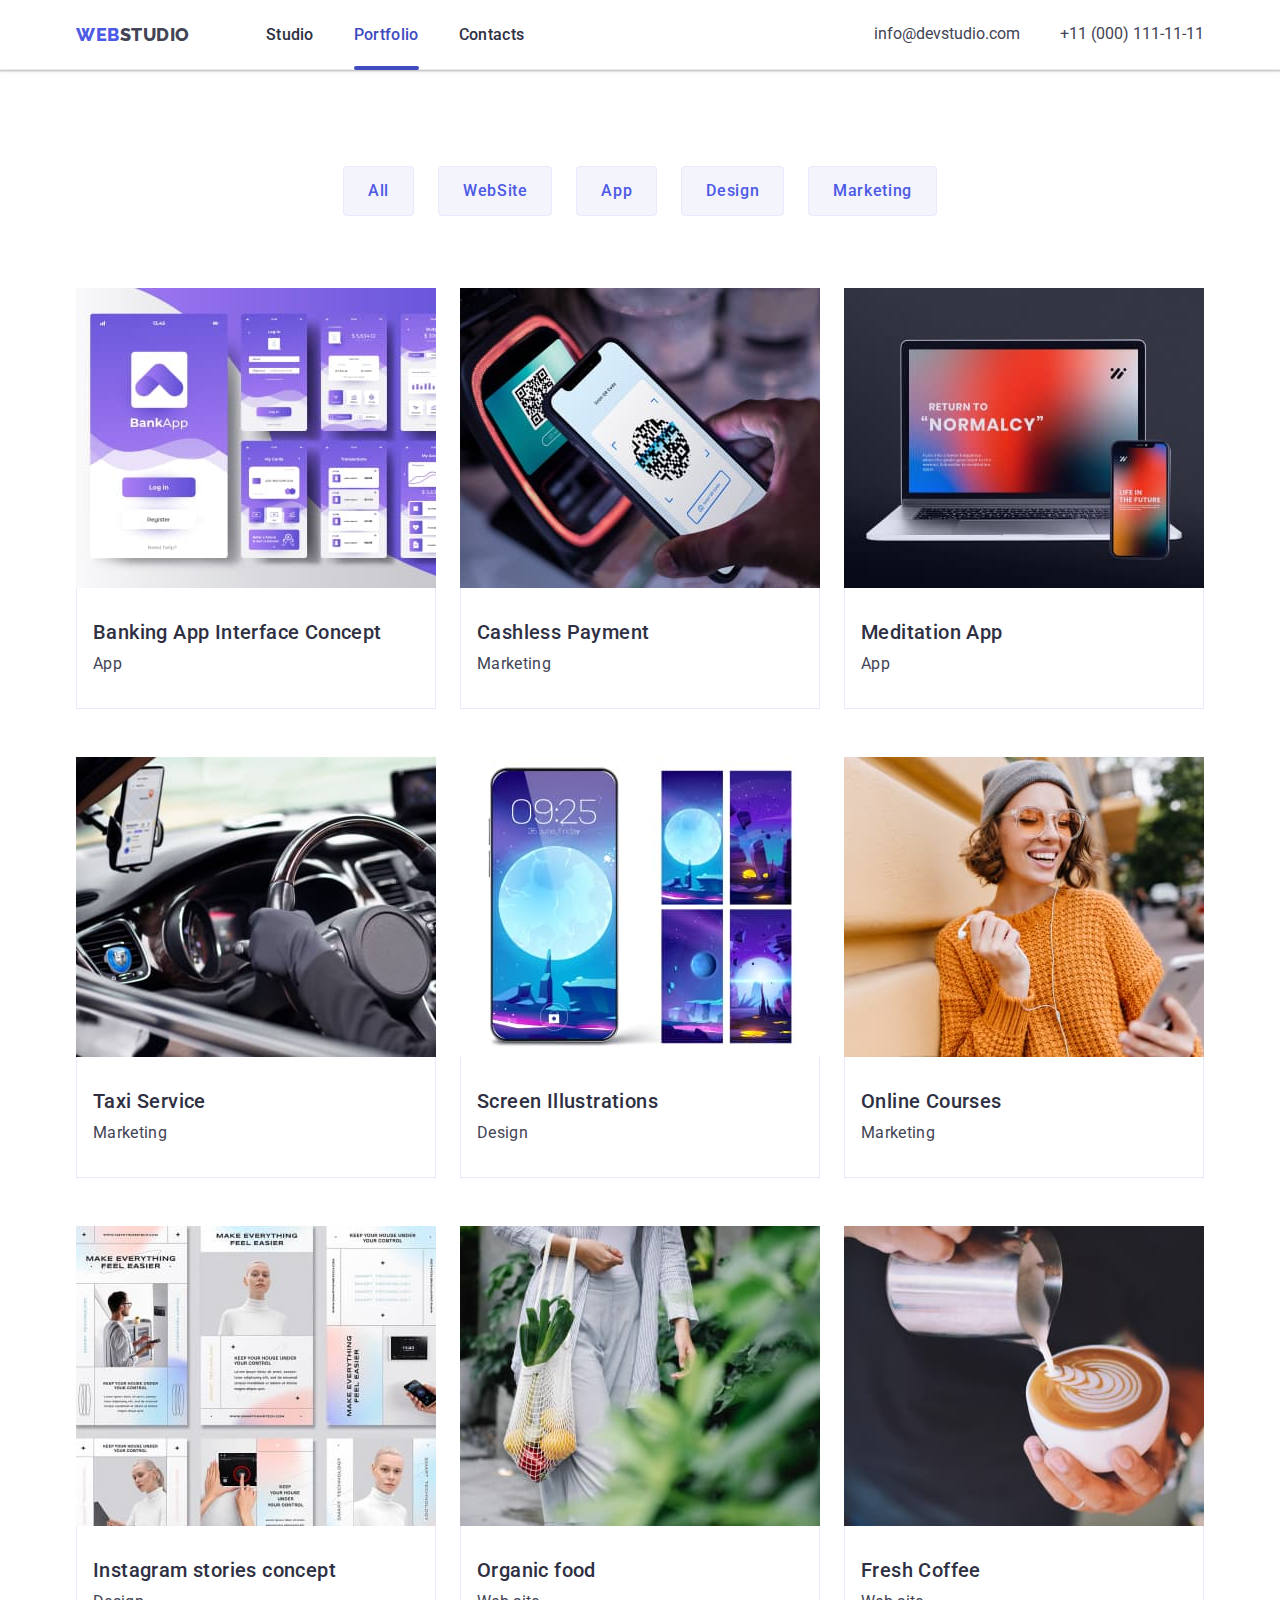
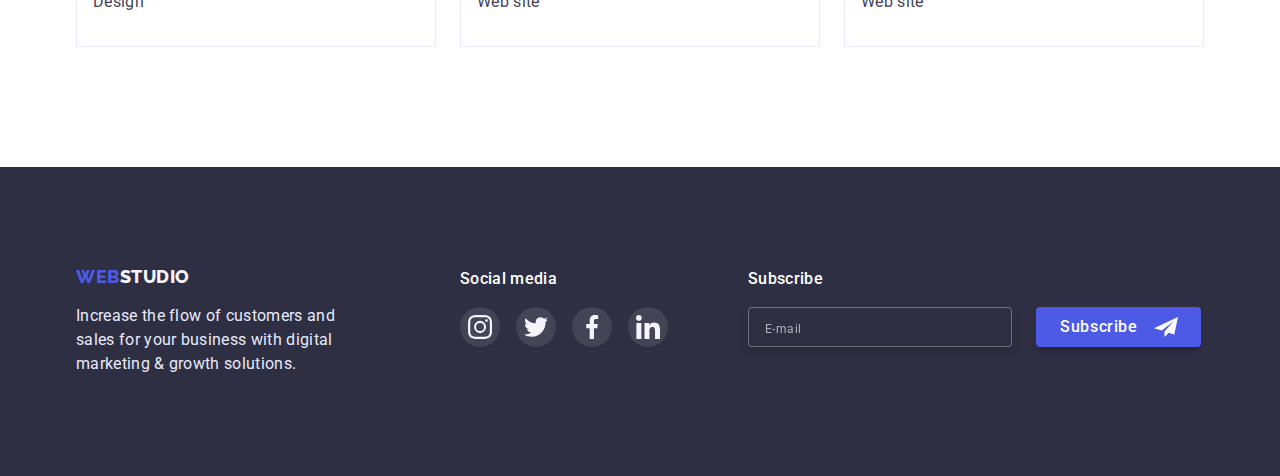
==== portfolio.html @ 36603ae4 "header done" ====
<!DOCTYPE html>
<html lang="en">
  <head>
    <meta charset="UTF-8" />
    <meta http-equiv="X-UA-Compatible" content="IE=edge" />
    <meta name="viewport" content="width=device-width, initial-scale=1.0" />
    <title>Portfolio</title>
    <link
      href="https://fonts.googleapis.com/css2?family=Raleway:wght@800&family=Roboto:wght@400;500;700;900&display=swap"
      rel="stylesheet"
    />
    <link
      rel="stylesheet"
      href="https://cdnjs.cloudflare.com/ajax/libs/modern-normalize/1.1.0/modern-normalize.min.css"
    />
    <link rel="stylesheet" href="./css/styles.css" />
  </head>

  <body>
    <!-- Header section -->
    <header class="header">
      <div class="container">
        <div class="container-header">
          <a class="logo" href="./index.html">
            <span class="logo-accent">Web</span>Studio</a
          >
          <nav>
            <ul class="site-nav">
              <li class="item">
                <a href="./index.html" class="nav-link">Studio</a>
              </li>
              <li class="item">
                <a href="./portfolio.html" class="nav-link current"
                  >Portfolio</a
                >
              </li>
              <li class="item">
                <a href="" class="nav-link">Contacts</a>
              </li>
            </ul>
          </nav>
          <address class="address">
            <ul class="address-list">
              <li class="item">
                <a href="mailto:info@devstudio.com" class="address-link"
                  >info@devstudio.com</a
                >
              </li>
              <li class="item">
                <a href="tel:+110001111111" class="address-link"
                  >+11 (000) 111-11-11</a
                >
              </li>
            </ul>
          </address>
        </div>
      </div>
    </header>
    <!-- Main content of the site -->
    <main>
      <section class="section-portfolio">
        <div class="container">
          <h1 class="visually-hidden">List of our projects</h1>
          <ul class="btn-list">
            <li class="btn-item"><button class="button">All</button></li>
            <li class="btn-item">
              <button class="button">WebSite</button>
            </li>
            <li class="btn-item"><button class="button">App</button></li>
            <li class="btn-item">
              <button class="button">Design</button>
            </li>
            <li class="btn-item">
              <button class="button">Marketing</button>
            </li>
          </ul>
          <ul class="card-set">
            <li class="card-item">
              <a href="" class="card-item-link">
                <div class="team-list-img-wrapper">
                  <img
                    src="./images/banking-img.jpg"
                    alt="banking app interface"
                    width="360"
                    height="300"
                  />
                  <p class="overlay">
                    14 Stylish and User-Friendly App Design Concepts · Task
                    Manager App · Calorie Tracker App · Exotic Fruit Ecommerce
                    App · Cloud Storage App
                  </p>
                </div>
                <div class="card-container">
                  <h2 class="projects-header">Banking App Interface Concept</h2>
                  <p class="projects-text">App</p>
                </div>
              </a>
            </li>
            <li class="card-item">
              <a href="" class="card-item-link">
                <div class="team-list-img-wrapper">
                  <img
                    src="./images/cashless-img.jpg"
                    alt="cashless payment"
                    width="360"
                    height="300"
                  />
                  <p class="overlay">
                    14 Stylish and User-Friendly App Design Concepts · Task
                    Manager App · Calorie Tracker App · Exotic Fruit Ecommerce
                    App · Cloud Storage App
                  </p>
                </div>

                <div class="card-container">
                  <h2 class="projects-header">Cashless Payment</h2>
                  <p class="projects-text">Marketing</p>
                </div>
              </a>
            </li>
            <li class="card-item">
              <a href="" class="card-item-link">
                <div class="team-list-img-wrapper">
                  <img
                    src="./images/meditation-img.jpg"
                    alt="meditation app"
                    width="360"
                    height="300"
                  />
                  <p class="overlay">
                    14 Stylish and User-Friendly App Design Concepts · Task
                    Manager App · Calorie Tracker App · Exotic Fruit Ecommerce
                    App · Cloud Storage App
                  </p>
                </div>

                <div class="card-container">
                  <h2 class="projects-header">Meditation App</h2>
                  <p class="projects-text">App</p>
                </div>
              </a>
            </li>
            <li class="card-item">
              <a href="" class="card-item-link">
                <div class="team-list-img-wrapper">
                  <img
                    src="./images/taxi-img.jpg"
                    alt="taxi service"
                    width="360"
                    height="300"
                  />
                  <p class="overlay">
                    14 Stylish and User-Friendly App Design Concepts · Task
                    Manager App · Calorie Tracker App · Exotic Fruit Ecommerce
                    App · Cloud Storage App
                  </p>
                </div>

                <div class="card-container">
                  <h2 class="projects-header">Taxi Service</h2>
                  <p class="projects-text">Marketing</p>
                </div>
              </a>
            </li>
            <li class="card-item">
              <a href="" class="card-item-link">
                <div class="team-list-img-wrapper">
                  <img
                    src="./images/screen-img.jpg"
                    alt="screen illustrations"
                    width="360"
                    height="300"
                  />
                  <p class="overlay">
                    14 Stylish and User-Friendly App Design Concepts · Task
                    Manager App · Calorie Tracker App · Exotic Fruit Ecommerce
                    App · Cloud Storage App
                  </p>
                </div>

                <div class="card-container">
                  <h2 class="projects-header">Screen Illustrations</h2>
                  <p class="projects-text">Design</p>
                </div>
              </a>
            </li>
            <li class="card-item">
              <a href="" class="card-item-link">
                <div class="team-list-img-wrapper">
                  <img
                    src="./images/online-img.jpg"
                    alt="online courses"
                    width="360"
                    height="300"
                  />
                  <p class="overlay">
                    14 Stylish and User-Friendly App Design Concepts · Task
                    Manager App · Calorie Tracker App · Exotic Fruit Ecommerce
                    App · Cloud Storage App
                  </p>
                </div>

                <div class="card-container">
                  <h2 class="projects-header">Online Courses</h2>
                  <p class="projects-text">Marketing</p>
                </div>
              </a>
            </li>
            <li class="card-item">
              <a href="" class="card-item-link">
                <div class="team-list-img-wrapper">
                  <img
                    src="./images/instagram-img.jpg"
                    alt="instagram stories"
                    width="360"
                    height="300"
                  />
                  <p class="overlay">
                    14 Stylish and User-Friendly App Design Concepts · Task
                    Manager App · Calorie Tracker App · Exotic Fruit Ecommerce
                    App · Cloud Storage App
                  </p>
                </div>

                <div class="card-container">
                  <h2 class="projects-header">Instagram stories concept</h2>
                  <p class="projects-text">Design</p>
                </div>
              </a>
            </li>
            <li class="card-item">
              <a href="" class="card-item-link">
                <div class="team-list-img-wrapper">
                  <img
                    src="./images/organic-img.jpg"
                    alt="organic food"
                    width="360"
                    height="300"
                  />
                  <p class="overlay">
                    14 Stylish and User-Friendly App Design Concepts · Task
                    Manager App · Calorie Tracker App · Exotic Fruit Ecommerce
                    App · Cloud Storage App
                  </p>
                </div>

                <div class="card-container">
                  <h2 class="projects-header">Organic food</h2>
                  <p class="projects-text">Web site</p>
                </div>
              </a>
            </li>
            <li class="card-item">
              <a href="" class="card-item-link">
                <div class="team-list-img-wrapper">
                  <img
                    src="./images/fresh-img.jpg"
                    alt="fresh coffee"
                    width="360"
                    height="300"
                  />
                  <p class="overlay">
                    14 Stylish and User-Friendly App Design Concepts · Task
                    Manager App · Calorie Tracker App · Exotic Fruit Ecommerce
                    App · Cloud Storage App
                  </p>
                </div>
                <div class="card-container">
                  <h2 class="projects-header">Fresh Coffee</h2>
                  <p class="projects-text">Web site</p>
                </div>
              </a>
            </li>
          </ul>
        </div>
      </section>
    </main>
    <!-- Footer area -->
    <footer class="footer">
      <div class="footer-container">
        <div class="logo-container">
          <a class="footer-logo" href="./index.html">
            <span class="logo-accent">Web</span>Studio</a
          >
          <p class="footer-text">
            Increase the flow of customers and sales for your business with
            digital marketing & growth solutions.
          </p>
        </div>
        <div class="footer-social">
          <p class="social-title">Social media</p>
          <ul class="social-icons">
            <li class="social-item">
              <a href="" class="social-link" aria-label="instagram icon"
                ><svg class="social-icon" width="24" height="24">
                  <use
                    href="./images/symbol-defs.svg#icon-instagram-small"
                  ></use></svg
              ></a>
            </li>
            <li class="social-item">
              <a href="" class="social-link" aria-label="twitter icon"
                ><svg class="social-icon" width="24" height="24">
                  <use
                    href="./images/symbol-defs.svg#icon-twitter-small"
                  ></use></svg
              ></a>
            </li>
            <li class="social-item">
              <a href="" class="social-link" aria-label="facebook icon"
                ><svg class="social-icon" width="24" height="24">
                  <use
                    href="./images/symbol-defs.svg#icon-facebook-small"
                  ></use></svg
              ></a>
            </li>
            <li class="social-item">
              <a href="" class="social-link" aria-label="linkedin icon"
                ><svg class="social-icon" width="24" height="24">
                  <use
                    href="./images/symbol-defs.svg#icon-linkedin-small"
                  ></use></svg
              ></a>
            </li>
          </ul>
        </div>
        <div class="footer-subscribe">
          <p class="subscribe-title">Subscribe</p>
          <form class="footer-subscribe-form">
            <input
              type="email"
              class="footer-subscribe-form-input"
              placeholder="E-mail"
            />
            <button type="submit" class="footer-subscribe-form-button">
              Subscribe
              <svg class="footer-submit-btn-icon" width="24" height="24">
                <use href="./images/symbol-defs.svg#icon-footer-btn-icon"></use>
              </svg>
            </button>
          </form>
        </div>
      </div>
    </footer>
  </body>
</html>
---- css/styles.css ----
:root {
  --primary-bg-color: #ffffff;
  --secondary-bg-color: #4d5ae5;
  --color-main-text: #434455;
  --color-secondary-text: #2e2f42;
  --accent: #404bbf;
  --color-bg-team: #f5f4fd;
  --color-footer-logo: #f4f4fd;
  --color-footer-text: #e7e9fc;
  --border-customers-color: #8e8f99;
  --customers-logo-color: #afb1b8;
  --transition-duration-and-func: 250ms cubic-bezier(0.4, 0, 0.2, 1);
}

/* General formatting */

body {
  background-color: var(--primary-bg-color);
  color: var(--color-main-text);
  font-family: "Roboto", sans-serif;
  font-style: normal;
  font-size: 16px;
}

ul,
ol {
  padding: 0;
  margin: 0;
  list-style: none;
}

a {
  text-decoration: none;
}

button {
  cursor: pointer;
}

.container {
  min-width: 320px;
  margin-right: auto;
  margin-left: auto;
  justify-content: space-between;
  padding-left: 15px;
  padding-right: 15px;
}

@media screen and (min-width: 768px) {
  .container {
    max-width: 768px;
  }
}

@media screen and (min-width: 1200px) {
  .container {
    max-width: 1158px;
  }
}

/* Logo */
.logo {
  margin-right: 76px;

  color: var(--color-main-text);
  font-family: "Raleway", sans-serif;
  font-weight: 800;
  font-size: 18px;
  line-height: 1.33;
  letter-spacing: 0.03em;
  text-transform: uppercase;
}

.logo-accent {
  color: var(--secondary-bg-color);
}

/* Header */

.header {
  border-bottom: 1px solid #ececec;
  box-shadow: 0px 2px 1px rgba(46, 47, 66, 0.08),
    0px 1px 1px rgba(46, 47, 66, 0.16), 0px 1px 6px rgba(46, 47, 66, 0.08);
}

.container-header {
  display: flex;
  align-items: center;
}

/* Nav */

.site-nav {
  display: flex;
  gap: 40px;
}

@media screen and (min-width: 320px) and (max-width: 767px) {
  .site-nav {
    display: none;
  }
}

.nav-link {
  display: block;
  padding-top: 24px;
  padding-bottom: 24px;

  color: var(--color-secondary-text);
  font-weight: 500;
  line-height: 1.33;
  letter-spacing: 0.02em;
  transition: color var(--transition-duration-and-func);
}

.nav-link:hover,
.nav-link:focus {
  color: var(--accent);
}

.nav-link.current {
  color: var(--accent);
  position: relative;
}

.nav-link.current::after {
  content: "";
  position: absolute;
  display: block;
  bottom: -1px;

  width: 100%;
  height: 4px;
  border-radius: 2px;
  background-color: var(--accent);
}

@media screen and (min-width: 768px) {
  address {
    margin-left: 118px;
  }
}

@media screen and (min-width: 1200px) {
  address {
    margin-left: auto;
  }
}

.address-list {
  display: flex;
  gap: 40px;
}

@media screen and (min-width: 320px) and (max-width: 767px) {
  .address-list {
    display: none;
  }
}

@media screen and (min-width: 768px) {
  .address-list {
    flex-wrap: wrap;
    gap: 4px;
  }
}

@media screen and (min-width: 1200px) {
  .address-list {
    gap: 40px;
  }
}

.address-link {
  font-style: normal;
  color: var(--color-main-text);
  transition: color var(--transition-duration-and-func);
}
.address-link:hover,
.address-link:focus {
  color: var(--accent);
}

/* Mob menu button */

.menu-button {
  padding-top: 24px;
  padding-bottom: 24px;
  background-color: transparent;
  border: none;
}

@media screen and (min-width: 768px) {
  .menu-button {
    display: none;
  }
}

.menu-burger-icon {
  stroke: var(--color-secondary-text);
}

.mob-menu {
  position: fixed;
  top: 0;
  left: 0;
  width: 100%;
  height: 100vh;
  z-index: 1;
  overflow-y: auto;
  background-color: var(--primary-bg-color);
  box-shadow: 0px 2px 1px rgba(46, 47, 66, 0.08),
    0px 1px 1px rgba(46, 47, 66, 0.16), 0px 1px 6px rgba(46, 47, 66, 0.08);
  transition: var(--transition-duration-and-func);
  transform: translatey(100%);
}

.mob-menu.is-open {
  transform: translatey(0);
}

.mob-container {
  height: 100%;
  width: 100%;
  max-width: 767px;

  padding-left: 40px;
  padding-right: 40px;
  padding-top: 40px;
  padding-bottom: 40px;
  display: flex;
  flex-direction: column;
  justify-content: space-between;
  overflow-y: auto;
  margin: 0 auto;
  position: relative;
}

.mob-item-list {
  display: flex;
  flex-direction: column;
  gap: 40px;
}

.mob-link {
  font-weight: 700;
  font-size: 36px;
  line-height: 1.11em;
  letter-spacing: 0.02em;
  color: var(--color-secondary-text);
}

.mob-link:hover,
.mob-link:focus {
  color: var(--accent);
}

.mob-menu-wrap {
  display: flex;
  flex-wrap: wrap;
  flex-direction: column;
  gap: 48px;
}

.mob-address {
  margin-right: auto;
}
.mob-address-list {
  display: flex;
  flex-direction: column;
  gap: 40px;
}

.mob-email-link,
.mob-tel-link {
  font-style: normal;
  font-weight: 500;
  font-size: 20px;
  line-height: 1.2em;
  letter-spacing: 0.02em;
  color: var(--color-main-text);
  transition: transform var(--transition-duration-and-func),
    color var(--transition-duration-and-func),
    font-weight var(--transition-duration-and-func),
    font-size var(--transition-duration-and-func);
}

.mob-tel-link:hover,
.mob-tel-link:focus,
.mob-tel-link:active,
.mob-email-link:hover,
.mob-email-link:focus,
.mob-email-link:active {
  transform: scale(2.2 2.2);
  color: var(--secondary-bg-color);
  font-weight: 700;
  font-size: 36px;
  line-height: 1.11em;
}

.mob-soc-list {
  display: flex;
  gap: 56px;
}

.mob-soc-item {
  background-color: var(--secondary-bg-color);
  width: 40px;
  height: 40px;
  border-radius: 50%;
}

.mob-soc-link {
  display: flex;
  justify-content: center;
  align-items: center;
  width: 100%;
  height: 100%;
  border-radius: 50%;
  background-color: var(--secondary-bg-color);
  fill: var(--color-footer-logo);
  transition: background-color var(--transition-duration-and-func);
}

.mob-soc-icon {
  fill: var(--color-footer-logo);
}

.mob-soc-link:hover,
.mob-soc-link:focus,
.mob-soc-link:active {
  background-color: var(--accent);
}

/* Section hero */
.hero {
  padding: 188px 0;
  margin-right: auto;
  margin-left: auto;
  text-align: center;
  max-width: 1440px;
  background-position: center;
  background-size: cover;
  background-image: linear-gradient(
      rgba(46, 47, 66, 0.7),
      rgba(46, 47, 66, 0.7)
    ),
    url(../images/people-office.jpg);
}

.hero-header {
  margin-top: 0;
  margin-bottom: 48px;
  margin-left: auto;
  margin-right: auto;
  width: 496px;
  font-weight: 700;
  font-size: 56px;
  line-height: 1.07;
  text-align: center;
  letter-spacing: 0.02em;
  color: var(--primary-bg-color);
}

.btn {
  border: none;
  border-radius: 4px;
  width: 169px;
  height: 56px;

  box-shadow: 0px 4px 4px rgba(0, 0, 0, 0.15);
  background-color: var(--secondary-bg-color);
  color: var(--primary-bg-color);

  font-family: "Roboto", sans-serif;
  font-weight: 500;
  font-size: 16px;
  line-height: 1.33;
  letter-spacing: 0.04em;
  transition: background-color var(--transition-duration-and-func);
}

.btn:hover,
.btn:focus {
  background-color: var(--accent);
}

/* Our advantages section style */
.advantages {
  padding-top: 120px;
}

.visually-hidden {
  position: absolute;
  white-space: nowrap;
  width: 1px;
  height: 1px;
  overflow: hidden;
  border: 0;
  padding: 0;
  clip: rect(0 0 0 0);
  clip-path: inset(50%);
  margin: -1px;
}

.advantages-list {
  display: flex;
}

.advantages-list > .item {
  flex-basis: calc((100% - 72px) / 4);
  display: flex;
  flex-direction: column;
}

.icons {
  display: flex;
  justify-content: center;
  padding-top: 24px;
  padding-bottom: 24px;
  border-radius: 4px;
  background-color: var(--color-footer-logo);
}

.advantages-sprite {
  width: 64px;
  height: 64px;
}

.subtitle-advantages {
  margin-top: 8px;
  margin-bottom: 8px;
  font-weight: 500;
  font-size: 20px;
  line-height: 1.2;
  letter-spacing: 0.02em;
  color: var(--color-secondary-text);
}

.text-advantages {
  margin: 0;
  line-height: 1.5;
  letter-spacing: 0.02em;
}

.advantages-list .item + .item {
  margin-left: 24px;
}

/* Section what are we doing */

.occupation {
  padding-top: 120px;
  padding-bottom: 120px;
}

.gallery-title {
  margin-top: 0;
  margin-bottom: 72px;

  font-weight: 700;
  font-size: 36px;
  line-height: 1.11;
  color: var(--color-secondary-text);
  text-align: center;
  text-transform: capitalize;
}

img {
  display: block;
  max-width: 100%;
  height: auto;
}

.occupation-list {
  display: flex;
}

.occupation-list .item + .item {
  margin-left: 24px;
}

/* Section our team  */
.team {
  padding-top: 120px;
  padding-bottom: 120px;
  background-color: var(--color-bg-team);
}

.title-section {
  margin-top: 0;
  margin-bottom: 72px;

  font-weight: 700;
  font-size: 36px;
  line-height: 1.11;
  letter-spacing: 0.02em;
  text-align: center;
  text-transform: capitalize;
  color: var(--color-secondary-text);
}

.team-list {
  display: flex;
}

.team-link {
  padding-bottom: 32px;
  border-radius: 0px 0px 4px 4px;
  background-color: var(--primary-bg-color);
  box-shadow: 0px 1px 6px rgba(46, 47, 66, 0.08),
    0px 1px 1px rgba(46, 47, 66, 0.16), 0px 2px 1px rgba(46, 47, 66, 0.08);
}

.team-link:not(:last-child) {
  margin-right: 24px;
}

.subtitle-team {
  margin-top: 32px;
  margin-bottom: 8px;
  font-weight: 500;
  font-size: 20px;
  line-height: 1.2;
  letter-spacing: 0.02em;
  text-align: center;
  color: var(--color-secondary-text);
}

.text-team {
  margin-top: 0;
  margin-bottom: 0;
  text-align: center;
  line-height: 1.5;
  letter-spacing: 0.02em;
}

/* social links list */

.social-links {
  display: flex;
  justify-content: center;
  margin-top: 8px;
}

.social-links .link {
  display: flex;
  align-items: center;
  justify-content: center;
  width: 40px;
  height: 40px;
  border-radius: 50%;

  background-color: var(--secondary-bg-color);
  transition: background-color var(--transition-duration-and-func);
}

.social-links > li {
  margin-right: 24px;
}

.social-links > li:last-child {
  margin-right: 0;
}

.social-links .link:hover,
.social-links .link:focus {
  background-color: var(--accent);
}

/* customers */

.customers {
  padding-top: 130px;
  padding-bottom: 120px;
}

.customers-list {
  display: flex;
}

.customers-image {
  display: flex;
}

.customers-image:not(:last-child) {
  margin-right: 24px;
}

.customers-link {
  display: flex;
  justify-content: center;
  align-items: center;
  fill: var(--customers-logo-color);
  width: 168px;
  height: 88px;
  border: 1px solid var(--border-customers-color);
  border-radius: 4px;
  transition: fill var(--transition-duration-and-func),
    border-color var(--transition-duration-and-func);
}

.customer-logo {
  fill: #afb1b8;
}

.customers-list .customers-link:hover,
.customers-list .customers-link:focus {
  fill: var(--accent);
  border-color: var(--accent);
}

/* Footer */
.footer {
  padding-top: 100px;
  padding-bottom: 100px;
  background-color: var(--color-secondary-text);
}

.footer-container {
  display: flex;
  width: 1158px;
  margin-right: auto;
  margin-left: auto;
  padding-left: 15px;
  padding-right: 15px;
}

.logo-container {
  display: flex;
  flex-direction: column;
}
.footer-logo {
  margin-bottom: 16px;
  color: var(--color-footer-logo);
  font-family: "Raleway", sans-serif;
  font-style: normal;
  font-weight: 800;
  font-size: 18px;
  line-height: 1.16;
  align-items: center;
  letter-spacing: 0.03em;
  text-transform: uppercase;
}

.footer-text {
  margin-top: 0;
  margin-bottom: 0;
  width: 264px;
  color: var(--color-footer-text);
  line-height: 1.5;
  letter-spacing: 0.02em;
}

.footer-social {
  margin-left: 120px;
  width: 208px;
}

.social-title {
  margin-top: 0;
  margin-bottom: 16px;
  font-weight: 500;
  line-height: 1.5;
  letter-spacing: 0.02em;
  color: var(--primary-bg-color);
}

.social-icons {
  display: flex;
}

.social-item {
  display: flex;
}

.social-link {
  display: flex;
  align-items: center;
  justify-content: center;
  width: 40px;
  height: 40px;
  border-radius: 50%;
  background-repeat: no-repeat;
  background-position: center;
  background-color: rgba(255, 255, 255, 0.1);
  transition: background-color var(--transition-duration-and-func);
}

.social-icons .social-link:hover,
.social-icons .social-link:focus {
  background-color: #31d0aa;
}

.social-item:not(:last-child) {
  margin-right: 16px;
}

/* modal window */

.backdrop {
  position: fixed;
  top: 0;
  z-index: 100;
  width: 100%;
  height: 100%;
  background-color: rgba(46, 47, 66, 0.4);

  transition: opacity var(--transition-duration-and-func),
    visibility var(--transition-duration-and-func);
}

.modal {
  position: absolute;
  top: 50%;
  left: 50%;
  padding: 72px 24px 24px 24px;
  transform: translate(-50%, -50%);
  width: 408px;
  height: 584px;
  background-color: #fcfcfc;
  box-shadow: 0px 1px 1px rgba(0, 0, 0, 0.14), 0px 1px 3px rgba(0, 0, 0, 0.12),
    0px 2px 1px rgba(0, 0, 0, 0.2);
  border-radius: 4px;
}

.backdrop.is-hidden {
  opacity: 0;
  visibility: hidden;
  pointer-events: none;
}

.modal-close-btn {
  position: absolute;
  top: 24px;
  right: 24px;
  display: flex;
  align-items: center;
  justify-content: center;
  width: 24px;
  height: 24px;
  border-radius: 50%;
  padding: 0;
  transition: background-color var(--transition-duration-and-func);
  background-color: var(--color-footer-text);
  border: 1px solid rgba(0, 0, 0, 0.1);
}

.modal-close-btn:hover,
.modal-close-btn:focus {
  border-color: var(--accent);
  background-color: var(--accent);
}

.modal-close-btn-icon {
  transition: fill var(--transition-duration-and-func);
}

.modal-close-btn:hover .modal-close-btn-icon,
.modal-close-btn:focus .modal-close-btn-icon {
  fill: var(--primary-bg-color);
}

/* modal form */

.modal-heading {
  margin-top: 0;
  margin-bottom: 16px;
  font-weight: 500;
  line-height: 1.5;
  text-align: center;
  letter-spacing: 0.02em;
  color: var(--color-secondary-text);
}

.modal-form {
  display: flex;
  flex-direction: column;
}

.modal-form-field {
  margin-bottom: 8px;
}

.modal-form-field:nth-child(4) {
  margin-bottom: 16px;
}

.modal-form-input-desc {
  display: block;
  margin-bottom: 4px;
  font-weight: 400;
  font-size: 12px;
  letter-spacing: 0.04em;
  color: var(--border-customers-color);
}

.modal-form-input {
  width: 100%;
  height: 40px;
  border: 1px solid rgba(33, 33, 33, 0.2);
  border-radius: 4px;
  padding-left: 38px;
  font-size: 12px;

  transition: border-color var(--transition-duration-and-func);
}

.modal-form-input:focus {
  outline: none;
  border-color: var(--secondary-bg-color);
}

.modal-form-input:focus + .modal-form-input-icon {
  fill: var(--secondary-bg-color);
}

.modal-form-input-wrapper {
  display: block;
  position: relative;
}

.modal-form-input-icon {
  display: block;
  position: absolute;
  top: 50%;
  left: 16px;
  transform: translateY(-50%);
  transition: fill var(--transition-duration-and-func);
}

.modal-form-message {
  height: 120px;
  width: 100%;
  display: block;
  padding: 8px 16px;
  resize: none;
  border: 1px solid rgba(33, 33, 33, 0.2);
  border-radius: 4px;
  transition: border-color var(--transition-duration-and-func);
}

.modal-form-message:focus {
  outline: none;
  border-color: var(--secondary-bg-color);
}

.modal-form-message::placeholder {
  padding-top: 8px;
  font-weight: 400;
  font-size: 12px;
  line-height: 1.17px;
  letter-spacing: 0.04em;
  color: rgba(117, 117, 117, 0.5);
}

.modal-form-check-desc::before {
  display: block;
  content: "";
  width: 16px;
  height: 16px;
  margin-right: 8px;
  border: 1.25px solid var(--color-secondary-text);
  border-radius: 2px;
  color: var(--color-secondary-text);
  cursor: pointer;
}

.modal-form-check:checked + .modal-form-check-desc::before {
  background-color: var(--accent);
  background-image: url(../images/check-mark.svg);
  border: none;
}

.modal-form-check:focus + .modal-form-check-desc::before {
  border-color: var(--accent);
}

.modal-form-check-desc {
  display: flex;
  align-items: center;
  margin-bottom: 24px;
  font-weight: 400;
  font-size: 12px;
  line-height: 1.17;
  letter-spacing: 0.04em;
  color: #757575;
}

.privacy-policy {
  line-height: 1.33;
  text-decoration-line: underline;
  color: var(--secondary-bg-color);
}

.modal-form-submit {
  align-self: center;
  border: none;
  border-radius: 4px;
  width: 169px;
  height: 56px;

  box-shadow: 0px 4px 4px rgba(0, 0, 0, 0.15);
  background-color: var(--secondary-bg-color);
  color: var(--primary-bg-color);

  font-family: "Roboto", sans-serif;
  font-weight: 500;
  font-size: 16px;
  line-height: 1.33;
  letter-spacing: 0.04em;
  transition: background-color var(--transition-duration-and-func);
}

.modal-form-submit:hover,
.modal-form-submit:focus {
  background-color: var(--accent);
}

.footer-subscribe {
  margin-left: 80px;
}

.footer-subscribe-form {
  display: flex;
}

.subscribe-title {
  margin-top: 0;
  margin-bottom: 16px;

  font-weight: 500;
  line-height: 1.5;
  letter-spacing: 0.02em;
  color: var(--primary-bg-color);
}

.footer-subscribe-form-input {
  padding-left: 16px;
  width: 264px;
  height: 40px;
  border: 1px solid rgba(255, 255, 255, 0.3);
  filter: drop-shadow(0px 4px 4px rgba(0, 0, 0, 0.15));
  border-radius: 4px;
  background-color: var(--color-secondary-text);
  color: var(--primary-bg-color);
}

.footer-subscribe-form-input::placeholder {
  font-weight: 400;
  font-size: 12px;
  line-height: 2;
  letter-spacing: 0.04em;
  color: rgba(255, 255, 255, 0.6);
}

.footer-subscribe-form-input:focus {
  outline: none;
  border-color: var(--secondary-bg-color);
}

.footer-subscribe-form-button {
  border: none;
  border-radius: 4px;

  width: 165px;
  height: 40px;
  margin-left: 24px;
  display: flex;
  align-items: center;
  padding: 8px 8px 8px 24px;
  gap: 16px;

  font-weight: 500;
  line-height: 1.5;
  letter-spacing: 0.04em;
  box-shadow: 0px 4px 4px rgba(0, 0, 0, 0.15);
  background-color: var(--secondary-bg-color);
  color: var(--primary-bg-color);
  transition: background-color var(--transition-duration-and-func);
}

.footer-subscribe-form-button:hover,
.footer-subscribe-form-button:focus {
  background-color: var(--accent);
}

.footer-submit-btn-icon {
  fill: var(--primary-bg-color);
}

/* Portfolio.html */

/* Main content of the site */
.section-portfolio {
  padding-top: 96px;
  padding-bottom: 120px;
}

.btn-list {
  display: flex;
  justify-content: center;
  flex-wrap: nowrap;
  margin-bottom: 72px;
}

.button {
  padding: 12px 24px;
  color: var(--secondary-bg-color);
  background-color: #f4f4fd;
  border: 1px solid #e7e9fc;
  border-radius: 4px;

  font-family: "Roboto", sans-serif;
  font-weight: 500;
  font-size: 16px;
  line-height: 1.5;
  letter-spacing: 0.04em;
  text-align: center;
  background-color: var(--color-footer-logo);
  transition: background-color var(--transition-duration-and-func),
    color var(--transition-duration-and-func),
    border-color var(--transition-duration-and-func),
    box-shadow var(--transition-duration-and-func);
}

.btn-item:not(:last-child) {
  margin-right: 24px;
}

.button:hover,
.button:focus {
  background-color: var(--accent);
  color: var(--primary-bg-color);
  border-color: transparent;
  box-shadow: 0px 3px 1px rgba(0, 0, 0, 0.1), 0px 2px 1px rgba(0, 0, 0, 0.08),
    0px 2px 2px rgba(0, 0, 0, 0.12);
}

.card-set {
  display: flex;
  flex-wrap: wrap;
}

.card-item {
  flex-basis: calc((100% - 48px) / 3);
}

.card-item:not(:nth-child(3n)) {
  margin-right: 24px;
}

.card-item:not(:nth-last-child(-n + 3)) {
  margin-bottom: 48px;
}

.card-item-link {
  display: block;
  transition: box-shadow var(--transition-duration-and-func);
}

.team-list-img-wrapper {
  position: relative;
  overflow: hidden;
}

.overlay {
  content: "";
  display: inline-block;
  position: absolute;
  left: 0;
  top: 0;
  margin: 0;
  width: 100%;
  height: 100%;
  overflow: auto;
  padding-top: 40px;
  padding-left: 32px;
  padding-right: 32px;

  font-weight: 400;
  line-height: 1.5;
  letter-spacing: 0.02em;

  background-color: var(--secondary-bg-color);
  background-blend-mode: soft-light;
  mix-blend-mode: normal;
  color: var(--color-footer-logo);
  transform: translate(0, 100%);
  transition: transform var(--transition-duration-and-func);
}

.card-item-link:hover .overlay,
.card-item-link:focus .overlay {
  transform: translate(0, 0);
}

.card-item-link:hover,
.card-item-link:focus {
  box-shadow: 0px 1px 6px rgba(46, 47, 66, 0.08),
    0px 1px 1px rgba(46, 47, 66, 0.16), 0px 2px 1px rgba(46, 47, 66, 0.08);
}

.card-container {
  padding-top: 32px;
  padding-bottom: 32px;
  padding-left: 16px;
  border-left: 1px solid #e7e9fc;
  border-bottom: 1px solid #e7e9fc;
  border-right: 1px solid #e7e9fc;
}

.projects-header {
  margin-bottom: 8px;
  margin-top: 0;
  font-weight: 500;
  font-size: 20px;
  line-height: 1.2;
  letter-spacing: 0.02em;
  color: var(--color-secondary-text);
}

.projects-text {
  margin: 0;
  line-height: 1.5;
  letter-spacing: 0.02em;
  color: var(--color-main-text);
}
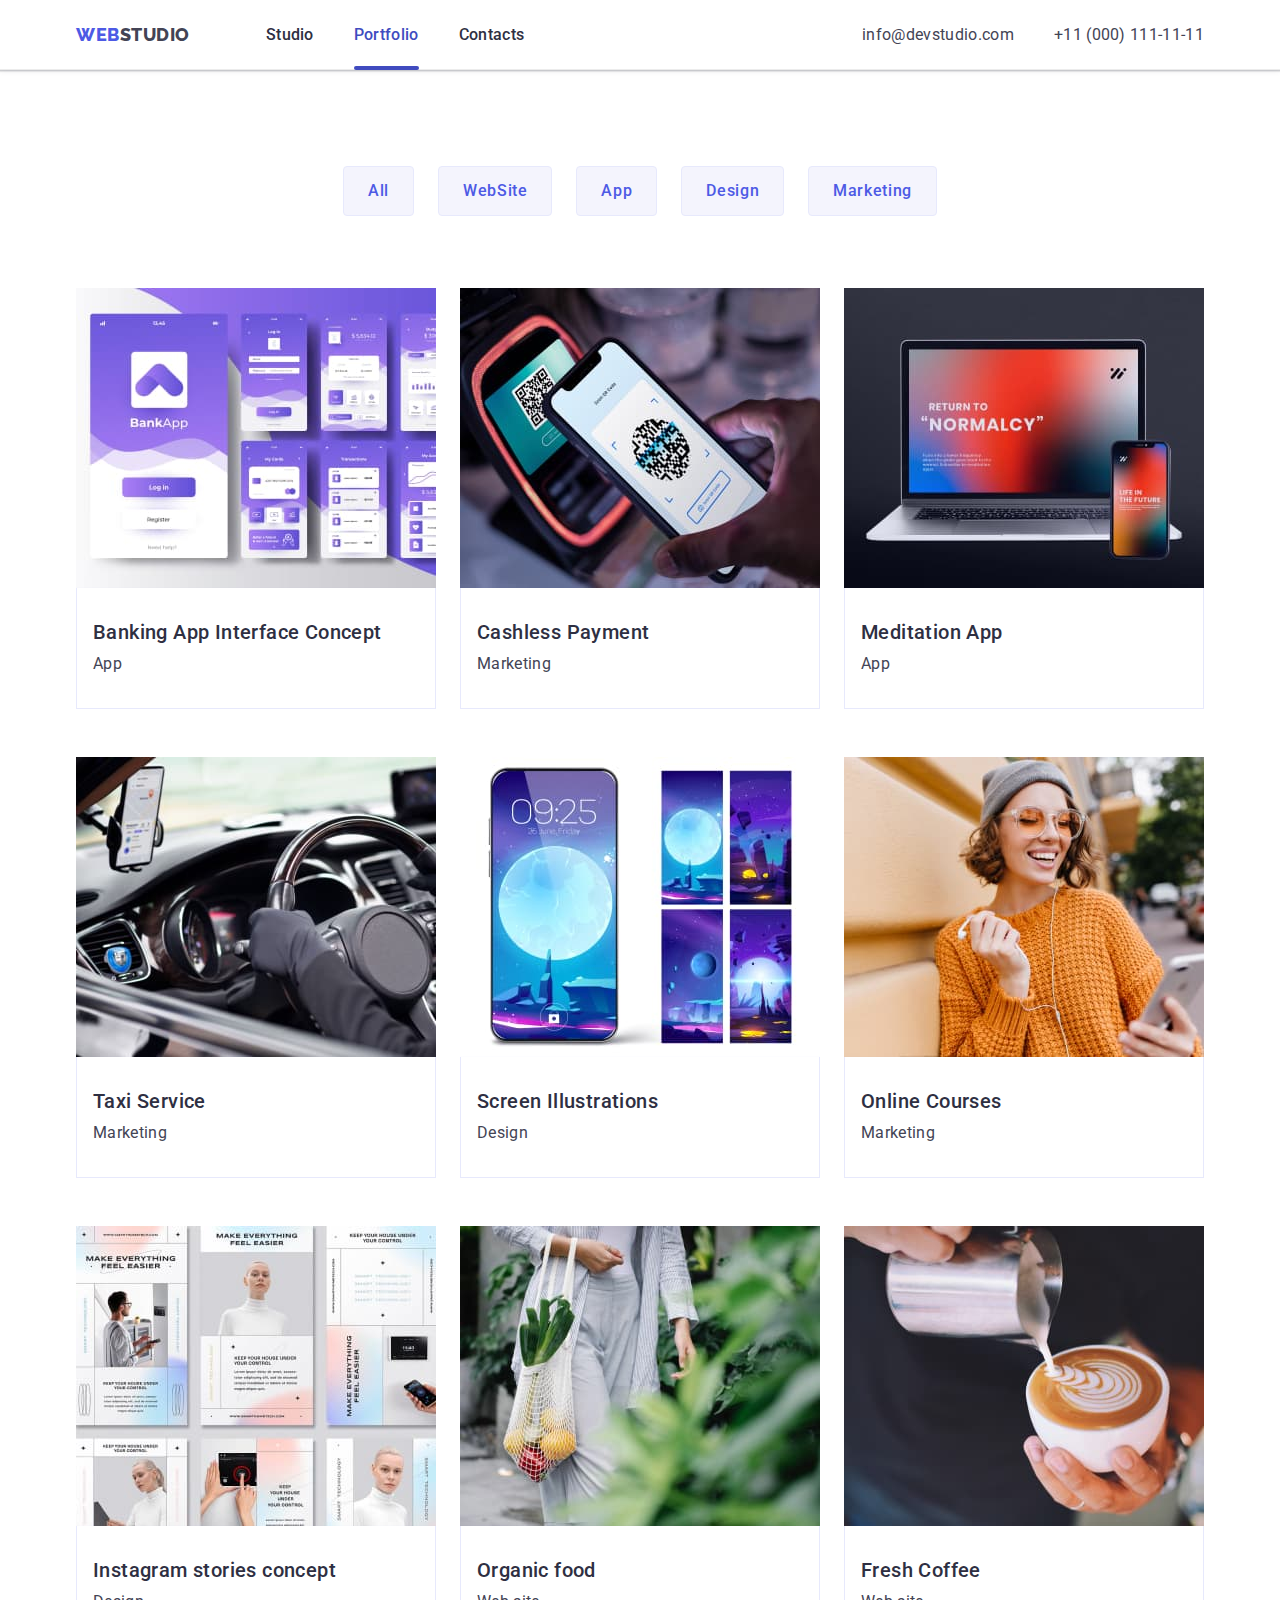
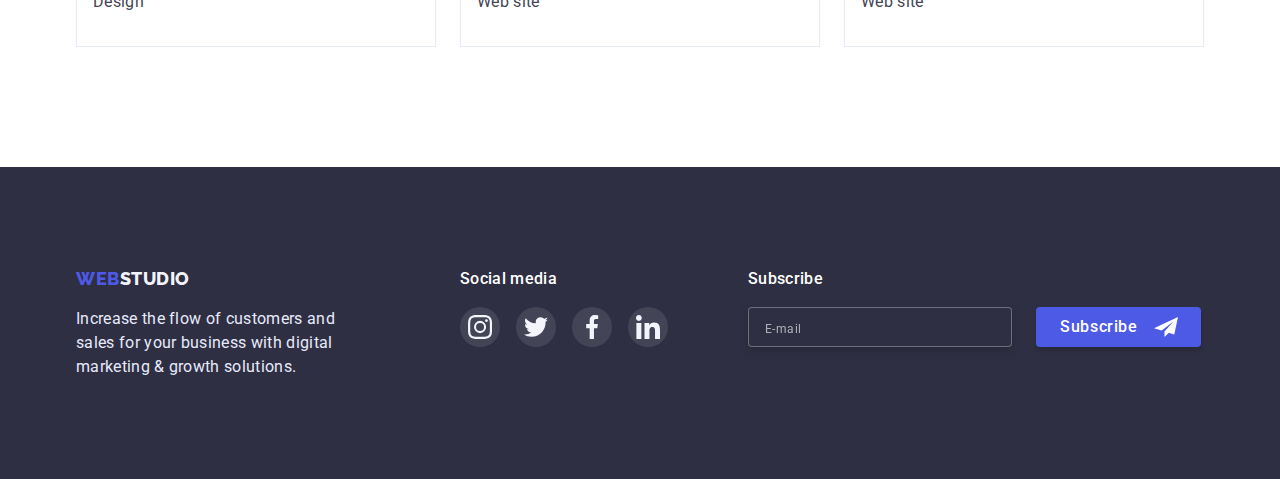
==== commit 9c49160a: "fixed" ====
--- a/portfolio.html
+++ b/portfolio.html
@@ -277,7 +277,7 @@
     </main>
     <!-- Footer area -->
     <footer class="footer">
-      <div class="footer-container">
+      <div class="container footer-container">
         <div class="logo-container">
           <a class="footer-logo" href="./index.html">
             <span class="logo-accent">Web</span>Studio</a
@@ -327,11 +327,13 @@
         <div class="footer-subscribe">
           <p class="subscribe-title">Subscribe</p>
           <form class="footer-subscribe-form">
-            <input
+            <label>
+              <input
               type="email"
               class="footer-subscribe-form-input"
               placeholder="E-mail"
             />
+            </label>
             <button type="submit" class="footer-subscribe-form-button">
               Subscribe
               <svg class="footer-submit-btn-icon" width="24" height="24">
--- a/css/styles.css
+++ b/css/styles.css
@@ -10,6 +10,8 @@
   --border-customers-color: #8e8f99;
   --customers-logo-color: #afb1b8;
   --transition-duration-and-func: 250ms cubic-bezier(0.4, 0, 0.2, 1);
+  --indent: 24px;
+  --items: 4;
 }
 
 /* General formatting */
@@ -37,23 +39,47 @@
   cursor: pointer;
 }
 
+img {
+  display: block;
+  max-width: 100%;
+  height: auto;
+}
+
+.visually-hidden {
+  position: absolute;
+  white-space: nowrap;
+  width: 1px;
+  height: 1px;
+  overflow: hidden;
+  border: 0;
+  padding: 0;
+  clip: rect(0 0 0 0);
+  clip-path: inset(50%);
+  margin: -1px;
+}
+
 .container {
-  min-width: 320px;
+  max-width: 428px;
   margin-right: auto;
   margin-left: auto;
-  justify-content: space-between;
   padding-left: 15px;
   padding-right: 15px;
 }
 
 @media screen and (min-width: 768px) {
   .container {
+    max-width: 582px;
+  }
+  .container-advantage {
     max-width: 768px;
   }
 }
 
 @media screen and (min-width: 1200px) {
   .container {
+    max-width: 1158px;
+  }
+  .container-advantage {
     max-width: 1158px;
   }
 }
@@ -88,6 +114,18 @@
   align-items: center;
 }
 
+@media screen and (min-width: 768px) {
+  .container-header {
+    max-width: 768px;
+  }
+}
+
+@media screen and (min-width: 1200px) {
+  .container-header {
+    max-width: 1158px;
+  }
+}
+
 /* Nav */
 
 .site-nav {
@@ -161,13 +199,16 @@
 @media screen and (min-width: 768px) {
   .address-list {
     flex-wrap: wrap;
-    gap: 4px;
+    row-gap: 12px;   
   }
 }
 
 @media screen and (min-width: 1200px) {
   .address-list {
     gap: 40px;
+  }
+  .address-list > .item:not(:last-child) {
+    margin-bottom: 0px;
   }
 }
 
@@ -176,6 +217,23 @@
   color: var(--color-main-text);
   transition: color var(--transition-duration-and-func);
 }
+
+@media screen and (min-width: 768px) {
+  .address-link {
+    font-size: 12px;
+    line-height: 1.17;
+    letter-spacing: 0.04em;
+  }
+}
+
+@media screen and (min-width: 1200px) {
+  .address-link {
+    font-size: 16px;
+    line-height: 1.5;
+    letter-spacing: 0.02em;
+  }
+}
+
 .address-link:hover,
 .address-link:focus {
   color: var(--accent);
@@ -186,6 +244,13 @@
 .menu-button {
   padding-top: 24px;
   padding-bottom: 24px;
+  min-height: 22px;
+  min-width: 32px;
+  display: flex;
+  align-items: center;
+  justify-content: center;
+  margin-left: auto;
+
   background-color: transparent;
   border: none;
 }
@@ -226,7 +291,7 @@
 
   padding-left: 40px;
   padding-right: 40px;
-  padding-top: 40px;
+  padding-top: 80px;
   padding-bottom: 40px;
   display: flex;
   flex-direction: column;
@@ -250,6 +315,10 @@
   color: var(--color-secondary-text);
 }
 
+.color-active {
+  color: var(--accent);
+}
+
 .mob-link:hover,
 .mob-link:focus {
   color: var(--accent);
@@ -271,37 +340,41 @@
   gap: 40px;
 }
 
-.mob-email-link,
-.mob-tel-link {
+.mob-email-link {
   font-style: normal;
   font-weight: 500;
   font-size: 20px;
   line-height: 1.2em;
   letter-spacing: 0.02em;
   color: var(--color-main-text);
-  transition: transform var(--transition-duration-and-func),
-    color var(--transition-duration-and-func),
-    font-weight var(--transition-duration-and-func),
-    font-size var(--transition-duration-and-func);
-}
-
-.mob-tel-link:hover,
-.mob-tel-link:focus,
-.mob-tel-link:active,
-.mob-email-link:hover,
-.mob-email-link:focus,
-.mob-email-link:active {
-  transform: scale(2.2 2.2);
-  color: var(--secondary-bg-color);
-  font-weight: 700;
-  font-size: 36px;
-  line-height: 1.11em;
+}
+
+.mob-tel-link {
+font-weight: 700;
+font-style: normal;
+font-size: 36px;
+line-height: 1.11;
+letter-spacing: 0.02em;
+text-transform: capitalize;
+color: var(--secondary-bg-color);
 }
 
 .mob-soc-list {
   display: flex;
-  gap: 56px;
-}
+}
+
+@media screen and (max-width: 406px) {
+  .mob-soc-list {
+    gap: 27px;
+  }
+}
+
+@media screen and (min-width: 407px) {
+  .mob-soc-list {
+    gap: 56px;
+  }
+}
+
 
 .mob-soc-item {
   background-color: var(--secondary-bg-color);
@@ -334,32 +407,104 @@
 
 /* Section hero */
 .hero {
-  padding: 188px 0;
+  padding-top: 112px;
+  padding-bottom: 112px;
+  max-width: 1440px;
   margin-right: auto;
   margin-left: auto;
   text-align: center;
-  max-width: 1440px;
   background-position: center;
   background-size: cover;
   background-image: linear-gradient(
       rgba(46, 47, 66, 0.7),
       rgba(46, 47, 66, 0.7)
     ),
-    url(../images/people-office.jpg);
+    url(../images/people-office-mob@1x.jpg);
+}
+
+@media (min-device-pixel-ratio: 2),
+  (min-resolution: 192dpi),
+  (min-resolution: 2dppx) {
+  .hero {
+    background-image: linear-gradient(
+        rgba(46, 47, 66, 0.7),
+        rgba(46, 47, 66, 0.7)
+      ),
+      url(../images/people-office-mob@2x.jpg);
+  }
+}
+
+@media screen and (min-width: 768px) {
+  .hero {
+    background-image: linear-gradient(
+        rgba(46, 47, 66, 0.7),
+        rgba(46, 47, 66, 0.7)
+      ),
+      url(../images/people-office-tab@1x.jpg);
+  }
+  @media (min-device-pixel-ratio: 2),
+    (min-resolution: 192dpi),
+    (min-resolution: 2dppx) {
+    .hero {
+      background-image: linear-gradient(
+          rgba(46, 47, 66, 0.7),
+          rgba(46, 47, 66, 0.7)
+        ),
+        url(../images/people-office-tab@2x.jpg);
+    }
+  }
+}
+@media screen and (min-width: 1200px) {
+  .hero {
+    padding: 188px 0;
+    background-image: linear-gradient(
+        rgba(46, 47, 66, 0.7),
+        rgba(46, 47, 66, 0.7)
+      ),
+      url(../images/people-office.jpg);
+  }
+  @media (min-device-pixel-ratio: 2),
+    (min-resolution: 192dpi),
+    (min-resolution: 2dppx) {
+    .hero {
+      background-image: linear-gradient(
+          rgba(46, 47, 66, 0.7),
+          rgba(46, 47, 66, 0.7)
+        ),
+        url(../images/people-office-desc@2x.jpg);
+    }
+  }
 }
 
 .hero-header {
   margin-top: 0;
-  margin-bottom: 48px;
+  margin-bottom: 72px;
   margin-left: auto;
   margin-right: auto;
-  width: 496px;
+  max-width: 320px;
   font-weight: 700;
-  font-size: 56px;
-  line-height: 1.07;
+  font-size: 36px;
+  line-height: 1.11;
   text-align: center;
   letter-spacing: 0.02em;
+  text-transform: capitalize;
   color: var(--primary-bg-color);
+}
+
+@media screen and (min-width: 768px) {
+  .hero-header {
+    text-transform: none;
+    margin-bottom: 36px;
+    font-size: 56px;
+    line-height: 1.07;
+    max-width: 496px;
+  }
+}
+
+@media screen and (min-width: 1200px) {
+  .hero-header {
+    margin-bottom: 48px;
+  }
 }
 
 .btn {
@@ -386,134 +531,194 @@
 }
 
 /* Our advantages section style */
+
 .advantages {
-  padding-top: 120px;
-}
-
-.visually-hidden {
-  position: absolute;
-  white-space: nowrap;
-  width: 1px;
-  height: 1px;
-  overflow: hidden;
-  border: 0;
-  padding: 0;
-  clip: rect(0 0 0 0);
-  clip-path: inset(50%);
-  margin: -1px;
-}
-
-.advantages-list {
-  display: flex;
-}
-
-.advantages-list > .item {
-  flex-basis: calc((100% - 72px) / 4);
-  display: flex;
-  flex-direction: column;
+  padding-top: 96px;
+  padding-bottom: 96px;
 }
 
 .icons {
-  display: flex;
-  justify-content: center;
-  padding-top: 24px;
-  padding-bottom: 24px;
-  border-radius: 4px;
-  background-color: var(--color-footer-logo);
-}
-
-.advantages-sprite {
-  width: 64px;
-  height: 64px;
+  display: none;
+}
+
+.advantages-list-item:not(:last-child) {
+  margin-bottom: 72px;
 }
 
 .subtitle-advantages {
-  margin-top: 8px;
   margin-bottom: 8px;
-  font-weight: 500;
-  font-size: 20px;
-  line-height: 1.2;
-  letter-spacing: 0.02em;
-  color: var(--color-secondary-text);
-}
-
-.text-advantages {
-  margin: 0;
-  line-height: 1.5;
-  letter-spacing: 0.02em;
-}
-
-.advantages-list .item + .item {
-  margin-left: 24px;
-}
-
-/* Section what are we doing */
-
-.occupation {
-  padding-top: 120px;
-  padding-bottom: 120px;
-}
-
-.gallery-title {
   margin-top: 0;
-  margin-bottom: 72px;
-
+  text-align: center;
   font-weight: 700;
   font-size: 36px;
   line-height: 1.11;
+  letter-spacing: 0.02em;
   color: var(--color-secondary-text);
-  text-align: center;
-  text-transform: capitalize;
-}
-
-img {
-  display: block;
-  max-width: 100%;
-  height: auto;
-}
-
-.occupation-list {
-  display: flex;
-}
-
-.occupation-list .item + .item {
-  margin-left: 24px;
+}
+
+.text-advantages {
+  margin: 0;
+  font-weight: 500;
+  line-height: 1.5;
+  letter-spacing: 0.02em;
+}
+
+@media screen and (min-width: 768px) {
+  .subtitle-advantages {
+    text-align: start;
+  }
+  .advantages-list-item {
+    margin-left: 0;
+  }
+  .advantages-list-item:not(:last-child) {
+    margin-bottom: 0;
+  }
+  .advantages-list {
+    display: flex;
+    flex-wrap: wrap;
+    align-items: center;
+    justify-content: center;
+    column-gap: 24px;
+    row-gap: 72px;
+  }
+
+  .advantages-list-item {
+    --items: 2;
+    width: calc((100% - (var(--indent)) * (var(--items) - 1)) / var(--items));
+  }
+}
+
+@media screen and (min-width: 1200px) {
+  .text-advantages {
+    font-weight: 400;
+  }  
+  .advantages {
+    padding-top: 120px;
+    padding-bottom: 0;
+  }
+  .icons {
+    display: flex;
+    justify-content: center;
+    padding-top: 24px;
+    padding-bottom: 24px;
+    border-radius: 4px;
+    background-color: var(--color-footer-logo);
+  }
+  .advantages-list {
+    column-gap: 0;
+    row-gap: 0;
+  }
+  .advantages-list-item:not(:first-child) {
+    margin-left: 24px;
+  }
+  .advantages-list-item {
+    flex-basis: calc((100% - 72px) / 4);
+  }
+  .subtitle-advantages {
+    margin-top: 8px;
+    font-weight: 500;
+    font-size: 20px;
+    line-height: 1.2;
+  }
+}
+
+/* Section what are we doing */
+
+.occupation {
+  display: none;
+}
+
+@media screen and (min-width: 1200px) {
+  .occupation {
+    display: block;
+    padding-top: 120px;
+    padding-bottom: 120px;
+  }
+  .gallery-title {
+    margin-top: 0;
+    margin-bottom: 72px;
+
+    font-weight: 700;
+    font-size: 36px;
+    line-height: 1.11;
+    color: var(--color-secondary-text);
+    text-align: center;
+    text-transform: capitalize;
+  }
+
+  img {
+    display: block;
+    max-width: 100%;
+    height: auto;
+  }
+
+  .occupation-list {
+    display: flex;
+  }
+
+  .occupation-list .item + .item {
+    margin-left: 24px;
+  }
 }
 
 /* Section our team  */
 .team {
-  padding-top: 120px;
-  padding-bottom: 120px;
   background-color: var(--color-bg-team);
-}
-
-.title-section {
-  margin-top: 0;
-  margin-bottom: 72px;
-
-  font-weight: 700;
-  font-size: 36px;
-  line-height: 1.11;
-  letter-spacing: 0.02em;
-  text-align: center;
-  text-transform: capitalize;
-  color: var(--color-secondary-text);
-}
-
-.team-list {
-  display: flex;
-}
-
+  padding-top: 96px;
+  padding-bottom: 96px;
+}
 .team-link {
   padding-bottom: 32px;
+  max-width: 264px;
   border-radius: 0px 0px 4px 4px;
   background-color: var(--primary-bg-color);
   box-shadow: 0px 1px 6px rgba(46, 47, 66, 0.08),
     0px 1px 1px rgba(46, 47, 66, 0.16), 0px 2px 1px rgba(46, 47, 66, 0.08);
 }
 
-.team-link:not(:last-child) {
-  margin-right: 24px;
+@media screen and (min-width: 768px) {
+  .team-list {
+    display: flex;
+    flex-wrap: wrap;
+    row-gap: 64px;
+    column-gap: 24px;
+    justify-content: center;
+  }
+}
+
+@media screen and (max-width: 767px) {
+  .team-link {
+    margin-right: auto;
+    margin-left: auto;
+  }
+  .team-link:not(:last-child) {
+    margin-bottom: 72px;
+  }
+}
+
+@media screen and (min-width: 1200px) {
+  .team {
+    padding-top: 120px;
+    padding-bottom: 120px;
+  }
+  .team-link {
+    flex-basis: calc(
+      (100% - var(--indent) * (var(--items) - 1)) / var(--items)
+    );
+  }
+}
+
+.title-section {
+  margin-top: 0;
+  margin-bottom: 72px;
+
+  font-weight: 700;
+  font-size: 36px;
+  line-height: 1.11;
+  letter-spacing: 0.02em;
+  text-align: center;
+  text-transform: capitalize;
+  color: var(--color-secondary-text);
 }
 
 .subtitle-team {
@@ -571,28 +776,25 @@
 /* customers */
 
 .customers {
-  padding-top: 130px;
-  padding-bottom: 120px;
+  padding-top: 96px;
+  padding-bottom: 96px;
 }
 
 .customers-list {
   display: flex;
-}
-
-.customers-image {
-  display: flex;
-}
-
-.customers-image:not(:last-child) {
-  margin-right: 24px;
+  flex-wrap: wrap;
+  justify-content: center;
+  column-gap: 16px;
+  row-gap: 72px;
 }
 
 .customers-link {
   display: flex;
   justify-content: center;
   align-items: center;
+
   fill: var(--customers-logo-color);
-  width: 168px;
+  width: 190px;
   height: 88px;
   border: 1px solid var(--border-customers-color);
   border-radius: 4px;
@@ -600,6 +802,22 @@
     border-color var(--transition-duration-and-func);
 }
 
+@media screen and (min-width: 768px) {
+  .customers-list {
+    column-gap: 24px;
+  }
+  .customers-link {
+    width: 168px;
+  }
+}
+
+@media screen and (min-width: 1200px) {
+  .customers {
+    padding-top: 130px;
+    padding-bottom: 120px;
+  }
+}
+
 .customer-logo {
   fill: #afb1b8;
 }
@@ -611,89 +829,215 @@
 }
 
 /* Footer */
+
 .footer {
-  padding-top: 100px;
-  padding-bottom: 100px;
+  padding-top: 96px;
+  padding-bottom: 96px;
   background-color: var(--color-secondary-text);
 }
 
+@media screen and (min-width: 1200px) {
+  .footer {
+    padding-top: 100px;
+    padding-bottom: 100px;
+  }
+}
+
 .footer-container {
   display: flex;
-  width: 1158px;
-  margin-right: auto;
-  margin-left: auto;
-  padding-left: 15px;
-  padding-right: 15px;
-}
-
-.logo-container {
-  display: flex;
-  flex-direction: column;
-}
+  flex-wrap: wrap;
+  row-gap: 72px;
+  justify-content: center;
+}
+@media screen and (min-width: 768px) {
+  .footer-container {
+    column-gap: 24px;
+    justify-content: flex-start;
+  }
+}
+
+@media screen and (min-width: 1200px) {
+  .footer-container {
+    row-gap: 0;
+    column-gap: 0;
+    padding-left: 15px;
+  }
+}
+
 .footer-logo {
+  display: block;
   margin-bottom: 16px;
   color: var(--color-footer-logo);
   font-family: "Raleway", sans-serif;
   font-style: normal;
   font-weight: 800;
   font-size: 18px;
-  line-height: 1.16;
-  align-items: center;
+  line-height: 1.33;
   letter-spacing: 0.03em;
   text-transform: uppercase;
 }
 
 .footer-text {
+  width: 264px;
+  margin-bottom: 0;
   margin-top: 0;
-  margin-bottom: 0;
-  width: 264px;
   color: var(--color-footer-text);
   line-height: 1.5;
   letter-spacing: 0.02em;
 }
 
-.footer-social {
-  margin-left: 120px;
-  width: 208px;
-}
-
+@media screen and (max-width: 767px) {
+  .footer-logo {
+    display: flex;
+    justify-content: center;
+  }
+}
+
+@media screen and (min-width: 1200px) {
+  .logo-container {
+    margin-right: 120px;
+  }
+}
+
+.social-icons {
+  display: flex;
+  justify-content: center;
+}
 .social-title {
+  margin-bottom: 16px;
+  margin-top: 0;
+  font-weight: 500;
+  line-height: 1.5;
+  letter-spacing: 0.02em;
+  color: #ffffff;
+}
+
+@media screen and (max-width: 767px) {
+  .social-title,
+  .subscribe-title {
+    text-align: center;
+  }
+}
+
+.social-link {
+  display: inline-flex;
+  padding: 8px;
+  border-radius: 50%;
+  background: rgba(255, 255, 255, 0.1);
+  transition: background-color var(--transition-duration-and-func);
+}
+
+.social-link:hover,
+.social-link:focus {
+  background-color: #31d0aa;
+}
+.social-item:not(:last-child) {
+  margin-right: 16px;
+}
+.social-icon {
+  fill: var(--color-footer-logo);
+}
+
+.subscribe-title {
   margin-top: 0;
   margin-bottom: 16px;
+
   font-weight: 500;
   line-height: 1.5;
   letter-spacing: 0.02em;
   color: var(--primary-bg-color);
 }
 
-.social-icons {
-  display: flex;
-}
-
-.social-item {
-  display: flex;
-}
-
-.social-link {
-  display: flex;
+.footer-subscribe-form {
+  display: flex;
+  flex-wrap: wrap;
+  justify-content: center;
   align-items: center;
-  justify-content: center;
-  width: 40px;
+  margin: 0;
+  padding: 0;
+}
+@media screen and (max-width: 767px) {
+  .footer-subscribe-form label {
+    width: 100%;
+  }
+}
+
+.footer-subscribe-form-input {
+  width: 100%;
   height: 40px;
-  border-radius: 50%;
-  background-repeat: no-repeat;
-  background-position: center;
-  background-color: rgba(255, 255, 255, 0.1);
+  padding-left: 16px;
+  border: 1px solid rgba(255, 255, 255, 0.3);
+  border-radius: 4px;
+  background-color: var(--color-secondary-text);
+  color: var(--primary-bg-color);
+  filter: drop-shadow(0px 4px 4px rgba(0, 0, 0, 0.15));
+}
+
+.footer-subscribe-form > label {
+  margin-bottom: 16px;
+}
+
+@media screen and (min-width: 768px) {
+  .footer-subscribe-form-input {
+    width: 264px;
+  }
+  .footer-subscribe-form > label {
+    margin-right: 24px;
+    margin-bottom: 0;
+  }
+}
+
+@media screen and (min-width: 1200px) {
+  .footer-subscribe {
+    margin-left: 80px;
+  }
+}
+@media screen and (max-width: 767px) {
+  .footer-subscribe {
+    width: 100%;
+  }
+}
+
+.footer-subscribe-form-input::placeholder {
+  font-weight: 400;
+  font-size: 12px;
+  line-height: 2;
+  letter-spacing: 0.04em;
+  color: rgba(255, 255, 255, 0.6);
+}
+
+.footer-subscribe-form-input:focus {
+  outline: none;
+  border-color: var(--secondary-bg-color);
+}
+
+.footer-subscribe-form-button {
+  border: none;
+  border-radius: 4px;
+
+  width: 165px;
+  height: 40px;
+  display: flex;
+  align-items: center;
+  padding: 8px 8px 8px 24px;
+  gap: 16px;
+
+  font-weight: 500;
+  line-height: 1.5;
+  letter-spacing: 0.04em;
+  box-shadow: 0px 4px 4px rgba(0, 0, 0, 0.15);
+  background-color: var(--secondary-bg-color);
+  color: var(--primary-bg-color);
   transition: background-color var(--transition-duration-and-func);
 }
 
-.social-icons .social-link:hover,
-.social-icons .social-link:focus {
-  background-color: #31d0aa;
-}
-
-.social-item:not(:last-child) {
-  margin-right: 16px;
+.footer-subscribe-form-button:hover,
+.footer-subscribe-form-button:focus {
+  background-color: var(--accent);
+}
+
+.footer-submit-btn-icon {
+  fill: var(--primary-bg-color);
 }
 
 /* modal window */
@@ -717,12 +1061,18 @@
   padding: 72px 24px 24px 24px;
   transform: translate(-50%, -50%);
   width: 408px;
-  height: 584px;
   background-color: #fcfcfc;
   box-shadow: 0px 1px 1px rgba(0, 0, 0, 0.14), 0px 1px 3px rgba(0, 0, 0, 0.12),
     0px 2px 1px rgba(0, 0, 0, 0.2);
   border-radius: 4px;
 }
+
+@media screen and (max-width: 407px) {
+  .modal {
+    width: 100%;    
+  }
+}
+
 
 .backdrop.is-hidden {
   opacity: 0;
@@ -860,6 +1210,7 @@
   width: 16px;
   height: 16px;
   margin-right: 8px;
+  padding-right: 10px;
   border: 1.25px solid var(--color-secondary-text);
   border-radius: 2px;
   color: var(--color-secondary-text);
@@ -915,78 +1266,6 @@
 .modal-form-submit:hover,
 .modal-form-submit:focus {
   background-color: var(--accent);
-}
-
-.footer-subscribe {
-  margin-left: 80px;
-}
-
-.footer-subscribe-form {
-  display: flex;
-}
-
-.subscribe-title {
-  margin-top: 0;
-  margin-bottom: 16px;
-
-  font-weight: 500;
-  line-height: 1.5;
-  letter-spacing: 0.02em;
-  color: var(--primary-bg-color);
-}
-
-.footer-subscribe-form-input {
-  padding-left: 16px;
-  width: 264px;
-  height: 40px;
-  border: 1px solid rgba(255, 255, 255, 0.3);
-  filter: drop-shadow(0px 4px 4px rgba(0, 0, 0, 0.15));
-  border-radius: 4px;
-  background-color: var(--color-secondary-text);
-  color: var(--primary-bg-color);
-}
-
-.footer-subscribe-form-input::placeholder {
-  font-weight: 400;
-  font-size: 12px;
-  line-height: 2;
-  letter-spacing: 0.04em;
-  color: rgba(255, 255, 255, 0.6);
-}
-
-.footer-subscribe-form-input:focus {
-  outline: none;
-  border-color: var(--secondary-bg-color);
-}
-
-.footer-subscribe-form-button {
-  border: none;
-  border-radius: 4px;
-
-  width: 165px;
-  height: 40px;
-  margin-left: 24px;
-  display: flex;
-  align-items: center;
-  padding: 8px 8px 8px 24px;
-  gap: 16px;
-
-  font-weight: 500;
-  line-height: 1.5;
-  letter-spacing: 0.04em;
-  box-shadow: 0px 4px 4px rgba(0, 0, 0, 0.15);
-  background-color: var(--secondary-bg-color);
-  color: var(--primary-bg-color);
-  transition: background-color var(--transition-duration-and-func);
-}
-
-.footer-subscribe-form-button:hover,
-.footer-subscribe-form-button:focus {
-  background-color: var(--accent);
-}
-
-.footer-submit-btn-icon {
-  fill: var(--primary-bg-color);
 }
 
 /* Portfolio.html */
